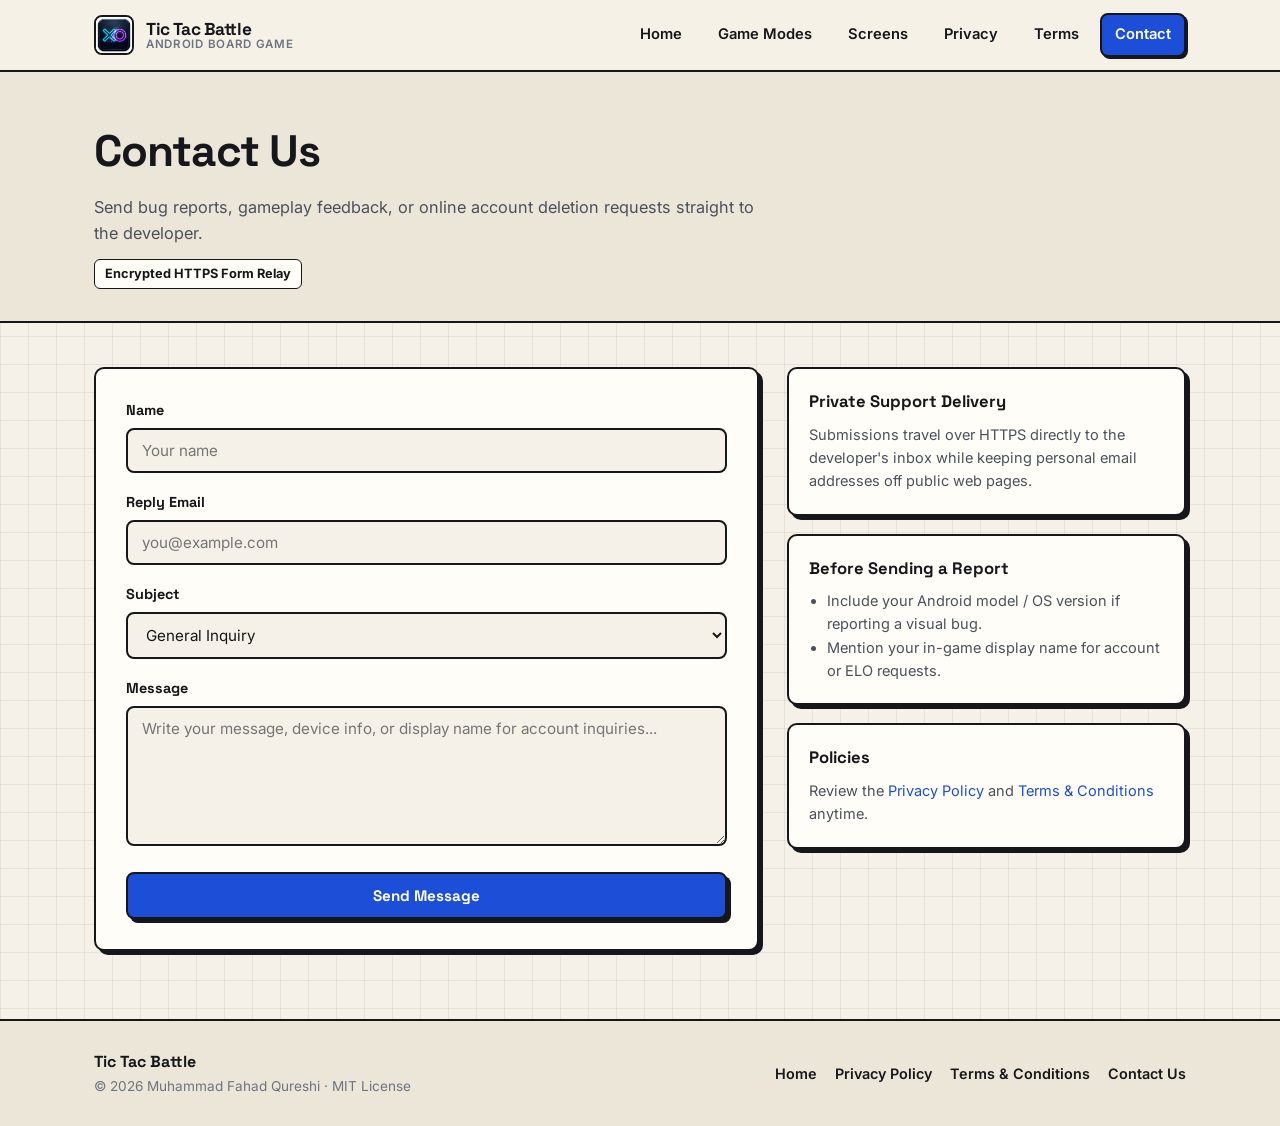
==== contact.html @ 92a1ccc6 "feat: initial Tic Tac Battle companion website" ====
<!DOCTYPE html>
<html lang="en">
<head>
  <meta charset="UTF-8" />
  <meta name="viewport" content="width=device-width, initial-scale=1.0" />
  <title>Contact Us — Tic Tac Battle</title>
  <meta name="description" content="Contact the Tic Tac Battle developer for support, bug reports, feedback, or data deletion." />
  <link rel="icon" type="image/png" href="./assets/app_icon.png" />
  <link rel="preconnect" href="https://fonts.googleapis.com" />
  <link rel="preconnect" href="https://fonts.gstatic.com" crossorigin />
  <link href="https://fonts.googleapis.com/css2?family=Inter:wght@400;500;600;700&family=Permanent+Marker&family=Space+Grotesk:wght@600;700&display=swap" rel="stylesheet" />
  <link rel="stylesheet" href="./styles.css" />
</head>
<body>
  <header class="site-header">
    <div class="container nav-inner">
      <a class="brand-link" href="index.html">
        <img class="brand-icon" src="./assets/app_icon.png" alt="Tic Tac Battle icon" />
        <span class="brand-wordmark">
          <span class="brand-name">Tic Tac Battle</span>
          <span class="brand-tag">Android Board Game</span>
        </span>
      </a>
      <button class="nav-toggle" type="button" aria-label="Toggle navigation" aria-expanded="false">&#9776;</button>
      <ul class="nav-links">
        <li><a href="index.html">Home</a></li>
        <li><a href="index.html#modes">Game Modes</a></li>
        <li><a href="index.html#screenshots">Screens</a></li>
        <li><a href="privacy.html">Privacy</a></li>
        <li><a href="terms.html">Terms</a></li>
        <li><a class="active nav-cta" href="contact.html">Contact</a></li>
      </ul>
    </div>
  </header>

  <section class="page-header">
    <div class="container">
      <h1>Contact Us</h1>
      <p>
        Send bug reports, gameplay feedback, or online account deletion requests straight to the developer.
      </p>
      <span class="page-stamp">Encrypted HTTPS Form Relay</span>
    </div>
  </section>

  <main class="doc-wrap">
    <div class="container contact-grid">
      <div class="form-panel">
        <form id="contactForm" novalidate>
          <div class="form-group">
            <label class="form-label" for="senderName">Name</label>
            <input class="form-control" id="senderName" name="name" type="text" placeholder="Your name" required />
          </div>

          <div class="form-group">
            <label class="form-label" for="senderEmail">Reply Email</label>
            <input class="form-control" id="senderEmail" name="email" type="email" placeholder="you@example.com" required />
          </div>

          <div class="form-group">
            <label class="form-label" for="topic">Subject</label>
            <select class="form-control" id="topic" name="subject" required>
              <option value="General Inquiry">General Inquiry</option>
              <option value="Bug Report">Bug Report</option>
              <option value="Account / Data Deletion">Account / Data Deletion Request</option>
              <option value="Privacy & AdMob Question">Privacy &amp; AdMob Question</option>
              <option value="Feature Feedback">Feature Feedback</option>
            </select>
          </div>

          <div class="form-group">
            <label class="form-label" for="message">Message</label>
            <textarea class="form-control" id="message" name="message" placeholder="Write your message, device info, or display name for account inquiries..." required></textarea>
          </div>

          <button class="btn btn-primary" id="submitBtn" type="submit" style="width: 100%;">
            Send Message
          </button>

          <div class="form-status" id="formStatus" role="status" aria-live="polite"></div>
        </form>
      </div>

      <aside class="aside-cards">
        <div class="aside-card">
          <h3>Private Support Delivery</h3>
          <p>
            Submissions travel over HTTPS directly to the developer&apos;s inbox while keeping personal email
            addresses off public web pages.
          </p>
        </div>

        <div class="aside-card">
          <h3>Before Sending a Report</h3>
          <ul>
            <li>Include your Android model / OS version if reporting a visual bug.</li>
            <li>Mention your in-game display name for account or ELO requests.</li>
          </ul>
        </div>

        <div class="aside-card">
          <h3>Policies</h3>
          <p>
            Review the <a href="privacy.html">Privacy Policy</a> and
            <a href="terms.html">Terms &amp; Conditions</a> anytime.
          </p>
        </div>
      </aside>
    </div>
  </main>

  <footer class="site-footer">
    <div class="container footer-inner">
      <div class="footer-brand">
        <strong>Tic Tac Battle</strong>
        <p>&copy; 2026 Muhammad Fahad Qureshi &middot; MIT License</p>
      </div>
      <nav class="footer-links" aria-label="Footer navigation">
        <a href="index.html">Home</a>
        <a href="privacy.html">Privacy Policy</a>
        <a href="terms.html">Terms &amp; Conditions</a>
        <a href="contact.html">Contact Us</a>
      </nav>
    </div>
  </footer>

  <script>
    (function () {
      var btn = document.querySelector('.nav-toggle');
      var links = document.querySelector('.nav-links');
      if (btn && links) {
        btn.addEventListener('click', function () {
          var isOpen = links.classList.toggle('open');
          btn.setAttribute('aria-expanded', isOpen ? 'true' : 'false');
        });
      }

      var form = document.getElementById('contactForm');
      var submitBtn = document.getElementById('submitBtn');
      var statusBox = document.getElementById('formStatus');
      var relayKey = 'bWZhaGFkZmFpemlpQGdtYWlsLmNvbQ==';

      function setStatus(type, text) {
        statusBox.className = 'form-status visible ' + type;
        statusBox.textContent = text;
      }

      if (window.location.protocol === 'file:') {
        setStatus('info', 'Local file preview detected. Live form delivery works once opened over HTTPS (e.g. GitHub Pages).');
      }

      form.addEventListener('submit', async function (event) {
        event.preventDefault();

        var name = document.getElementById('senderName').value.trim();
        var email = document.getElementById('senderEmail').value.trim();
        var topic = document.getElementById('topic').value;
        var message = document.getElementById('message').value.trim();

        if (!name || !email || !message) {
          setStatus('error', 'Please fill in your name, reply email, and message.');
          return;
        }

        if (!/^[^\s@]+@[^\s@]+\.[^\s@]+$/.test(email)) {
          setStatus('error', 'Please enter a valid email address so we can reply to you.');
          return;
        }

        if (window.location.protocol === 'file:') {
          setStatus('error', 'Form submission requires an HTTP/HTTPS origin (such as GitHub Pages).');
          return;
        }

        submitBtn.disabled = true;
        submitBtn.textContent = 'Sending...';
        setStatus('info', 'Sending message...');

        try {
          var destination = atob(relayKey);
          var response = await fetch('https://formsubmit.co/ajax/' + destination, {
            method: 'POST',
            headers: {
              'Content-Type': 'application/json',
              'Accept': 'application/json'
            },
            body: JSON.stringify({
              name: name,
              email: email,
              topic: topic,
              message: message,
              _subject: '[Tic Tac Battle] ' + topic + ' from ' + name,
              _template: 'table'
            })
          });

          var data = await response.json().catch(function () { return {}; });
          if (response.ok && (data.success === 'true' || data.success === true || !data.message)) {
            setStatus('success', 'Message sent. Replies will go to ' + email + '.');
            form.reset();
          } else {
            throw new Error(data.message || 'Delivery could not be completed.');
          }
        } catch (err) {
          setStatus('error', 'Unable to send right now (' + (err.message || 'Network error') + ').');
        } finally {
          submitBtn.disabled = false;
          submitBtn.textContent = 'Send Message';
        }
      });
    })();
  </script>
</body>
</html>
---- styles.css ----
/* Tic Tac Battle - Editorial Tabletop Theme */
:root {
  --paper: #F5F1E8;
  --paper-alt: #ECE6D8;
  --surface: #FFFDF8;
  --ink: #15171A;
  --ink-soft: #4A515B;
  --ink-muted: #6C7480;
  --grid-line: rgba(21, 23, 26, 0.065);
  --rule: #D6CFC0;
  --cobalt: #1D4ED8;
  --cobalt-tint: #DBEAFE;
  --vermilion: #DC2626;
  --vermilion-tint: #FEE2E2;
  --emerald: #15803D;
  --emerald-tint: #DCFCE7;
  --amber: #D97706;
  --shadow-hard: 4px 4px 0 #15171A;
  --shadow-hard-lg: 6px 6px 0 #15171A;
  --radius: 10px;
  --max-width: 1140px;
}

*,
*::before,
*::after {
  box-sizing: border-box;
  margin: 0;
  padding: 0;
}

html {
  scroll-behavior: smooth;
}

body {
  font-family: 'Inter', -apple-system, BlinkMacSystemFont, 'Segoe UI', Roboto, sans-serif;
  color: var(--ink);
  background-color: var(--paper);
  background-image:
    linear-gradient(to right, var(--grid-line) 1px, transparent 1px),
    linear-gradient(to bottom, var(--grid-line) 1px, transparent 1px);
  background-size: 28px 28px;
  line-height: 1.6;
  min-height: 100vh;
  display: flex;
  flex-direction: column;
  -webkit-font-smoothing: antialiased;
}

a {
  color: var(--cobalt);
  text-decoration: none;
}

a:hover {
  text-decoration: underline;
}

img {
  display: block;
  max-width: 100%;
}

.container {
  width: 100%;
  max-width: var(--max-width);
  margin: 0 auto;
  padding: 0 24px;
}

.display-font {
  font-family: 'Space Grotesk', 'Inter', sans-serif;
}

.marker-font {
  font-family: 'Permanent Marker', cursive, sans-serif;
}

/* Header */
.site-header {
  position: sticky;
  top: 0;
  z-index: 50;
  background: rgba(245, 241, 232, 0.96);
  border-bottom: 2px solid var(--ink);
}

.nav-inner {
  display: flex;
  align-items: center;
  justify-content: space-between;
  min-height: 70px;
  gap: 16px;
}

.brand-link {
  display: inline-flex;
  align-items: center;
  gap: 12px;
  color: var(--ink);
  text-decoration: none;
}

.brand-link:hover {
  text-decoration: none;
}

.brand-icon {
  width: 40px;
  height: 40px;
  border-radius: 8px;
  border: 2px solid var(--ink);
  object-fit: cover;
}

.brand-wordmark {
  display: flex;
  flex-direction: column;
  line-height: 1.05;
}

.brand-name {
  font-family: 'Space Grotesk', sans-serif;
  font-weight: 700;
  font-size: 1.08rem;
  letter-spacing: -0.02em;
}

.brand-tag {
  font-size: 0.72rem;
  font-weight: 600;
  color: var(--ink-muted);
  text-transform: uppercase;
  letter-spacing: 0.06em;
}

.nav-links {
  display: flex;
  align-items: center;
  gap: 6px;
  list-style: none;
}

.nav-links a {
  display: inline-block;
  padding: 8px 13px;
  border-radius: 8px;
  font-size: 0.92rem;
  font-weight: 600;
  color: var(--ink);
  text-decoration: none;
  border: 2px solid transparent;
  transition: background 0.15s ease, border-color 0.15s ease;
}

.nav-links a:hover,
.nav-links a.active {
  background: var(--surface);
  border-color: var(--ink);
  text-decoration: none;
}

.nav-links a.nav-cta {
  background: var(--cobalt);
  color: #FFFFFF;
  border-color: var(--ink);
  box-shadow: 2px 2px 0 var(--ink);
}

.nav-links a.nav-cta:hover {
  background: #1E40AF;
  color: #FFFFFF;
}

.nav-toggle {
  display: none;
  width: 42px;
  height: 42px;
  border-radius: 8px;
  border: 2px solid var(--ink);
  background: var(--surface);
  color: var(--ink);
  font-size: 1.2rem;
  font-weight: 700;
  cursor: pointer;
  align-items: center;
  justify-content: center;
}

/* Buttons */
.btn {
  display: inline-flex;
  align-items: center;
  justify-content: center;
  gap: 8px;
  padding: 12px 22px;
  border-radius: 8px;
  border: 2px solid var(--ink);
  font-family: 'Space Grotesk', sans-serif;
  font-weight: 700;
  font-size: 0.95rem;
  cursor: pointer;
  text-decoration: none;
  box-shadow: var(--shadow-hard);
  transition: transform 0.12s ease, box-shadow 0.12s ease, background 0.15s ease;
}

.btn:hover {
  text-decoration: none;
  transform: translate(-1px, -1px);
  box-shadow: 5px 5px 0 var(--ink);
}

.btn:active {
  transform: translate(2px, 2px);
  box-shadow: 2px 2px 0 var(--ink);
}

.btn-primary {
  background: var(--cobalt);
  color: #FFFFFF;
}

.btn-primary:hover {
  background: #1E40AF;
  color: #FFFFFF;
}

.btn-secondary {
  background: var(--surface);
  color: var(--ink);
}

.btn-secondary:hover {
  background: var(--paper-alt);
  color: var(--ink);
}

/* Hero Section */
.hero {
  padding: 56px 0 44px;
  border-bottom: 2px solid var(--ink);
}

.hero-grid {
  display: grid;
  grid-template-columns: 1.15fr 0.85fr;
  gap: 44px;
  align-items: center;
}

.eyebrow {
  display: inline-flex;
  align-items: center;
  gap: 8px;
  font-size: 0.82rem;
  font-weight: 700;
  text-transform: uppercase;
  letter-spacing: 0.08em;
  color: var(--ink-soft);
  margin-bottom: 14px;
}

.eyebrow-x {
  color: var(--cobalt);
  font-family: 'Permanent Marker', cursive;
  font-size: 1rem;
}

.eyebrow-o {
  color: var(--vermilion);
  font-family: 'Permanent Marker', cursive;
  font-size: 1rem;
}

.hero-title {
  font-family: 'Space Grotesk', sans-serif;
  font-size: clamp(2.35rem, 4.8vw, 3.6rem);
  line-height: 1.05;
  letter-spacing: -0.03em;
  margin-bottom: 18px;
}

.hero-title .mark-x {
  color: var(--cobalt);
}

.hero-title .mark-o {
  color: var(--vermilion);
}

.hero-copy {
  font-size: 1.07rem;
  color: var(--ink-soft);
  max-width: 540px;
  margin-bottom: 26px;
}

.hero-actions {
  display: flex;
  flex-wrap: wrap;
  gap: 14px;
  margin-bottom: 28px;
}

.hero-facts {
  display: flex;
  flex-wrap: wrap;
  gap: 18px;
  padding-top: 18px;
  border-top: 1.5px solid var(--rule);
  font-size: 0.88rem;
  color: var(--ink-soft);
}

.hero-facts span strong {
  color: var(--ink);
}

/* Playable Mini Board */
.board-card {
  background: var(--surface);
  border: 2px solid var(--ink);
  border-radius: var(--radius);
  box-shadow: var(--shadow-hard-lg);
  padding: 20px;
}

.board-top {
  display: flex;
  align-items: center;
  justify-content: space-between;
  margin-bottom: 14px;
  gap: 10px;
}

.board-title {
  font-family: 'Space Grotesk', sans-serif;
  font-weight: 700;
  font-size: 0.96rem;
}

.board-status {
  font-size: 0.84rem;
  font-weight: 700;
  padding: 4px 10px;
  border-radius: 6px;
  border: 1.5px solid var(--ink);
  background: var(--paper-alt);
}

.board-status.win {
  background: var(--emerald-tint);
  color: var(--emerald);
}

.mini-board {
  display: grid;
  grid-template-columns: repeat(3, 1fr);
  gap: 10px;
}

.cell-btn {
  aspect-ratio: 1 / 1;
  background: var(--paper);
  border: 2px solid var(--ink);
  border-radius: 8px;
  font-family: 'Permanent Marker', cursive;
  font-size: 2.35rem;
  line-height: 1;
  cursor: pointer;
  display: flex;
  align-items: center;
  justify-content: center;
  transition: background 0.14s ease, transform 0.1s ease;
}

.cell-btn:hover:not(:disabled) {
  background: #EAE4D5;
  transform: translateY(-1px);
}

.cell-btn:disabled {
  cursor: default;
}

.cell-btn.x {
  color: var(--cobalt);
  background: var(--cobalt-tint);
}

.cell-btn.o {
  color: var(--vermilion);
  background: var(--vermilion-tint);
}

.cell-btn.winner {
  outline: 3px solid var(--emerald);
  outline-offset: -3px;
}

.board-footer {
  margin-top: 14px;
  display: flex;
  align-items: center;
  justify-content: space-between;
  gap: 12px;
  font-size: 0.82rem;
  color: var(--ink-muted);
}

.reset-link {
  background: none;
  border: 1.5px solid var(--ink);
  border-radius: 6px;
  padding: 5px 11px;
  font-weight: 700;
  font-size: 0.82rem;
  color: var(--ink);
  cursor: pointer;
  background: var(--paper);
}

.reset-link:hover {
  background: var(--paper-alt);
}

/* Feature Graphic Banner Strip */
.banner-band {
  padding: 44px 0;
  background: var(--paper-alt);
  border-bottom: 2px solid var(--ink);
}

.banner-layout {
  display: grid;
  grid-template-columns: 1.35fr 0.65fr;
  gap: 28px;
  align-items: stretch;
}

.graphic-frame {
  background: var(--ink);
  border: 2px solid var(--ink);
  border-radius: var(--radius);
  overflow: hidden;
  box-shadow: var(--shadow-hard);
}

.graphic-frame img {
  width: 100%;
  height: 100%;
  object-fit: cover;
}

.spec-ledger {
  background: var(--surface);
  border: 2px solid var(--ink);
  border-radius: var(--radius);
  box-shadow: var(--shadow-hard);
  padding: 22px;
  display: flex;
  flex-direction: column;
  justify-content: space-between;
}

.spec-ledger h2 {
  font-family: 'Space Grotesk', sans-serif;
  font-size: 1.15rem;
  margin-bottom: 14px;
}

.spec-row {
  display: flex;
  justify-content: space-between;
  gap: 12px;
  padding: 9px 0;
  border-top: 1px solid var(--rule);
  font-size: 0.9rem;
}

.spec-row span:first-child {
  color: var(--ink-muted);
  font-weight: 600;
}

.spec-row span:last-child {
  font-weight: 700;
  text-align: right;
}

/* Sections */
.section {
  padding: 60px 0;
  border-bottom: 2px solid var(--ink);
}

.section-alt {
  background: var(--surface);
}

.section-head {
  display: flex;
  align-items: flex-end;
  justify-content: space-between;
  gap: 24px;
  margin-bottom: 34px;
  flex-wrap: wrap;
}

.section-head h2 {
  font-family: 'Space Grotesk', sans-serif;
  font-size: clamp(1.75rem, 3.2vw, 2.3rem);
  letter-spacing: -0.02em;
  line-height: 1.12;
}

.section-head p {
  color: var(--ink-soft);
  max-width: 460px;
  font-size: 0.98rem;
}

/* Modes Ledger Grid */
.modes-grid {
  display: grid;
  grid-template-columns: repeat(2, minmax(0, 1fr));
  gap: 20px;
}

.mode-card {
  background: var(--surface);
  border: 2px solid var(--ink);
  border-radius: var(--radius);
  padding: 24px;
  box-shadow: var(--shadow-hard);
  display: flex;
  gap: 18px;
  align-items: flex-start;
}

.mode-num {
  flex-shrink: 0;
  width: 42px;
  height: 42px;
  border-radius: 8px;
  border: 2px solid var(--ink);
  display: flex;
  align-items: center;
  justify-content: center;
  font-family: 'Space Grotesk', sans-serif;
  font-weight: 700;
  font-size: 0.95rem;
}

.mode-num.x-bg {
  background: var(--cobalt-tint);
  color: var(--cobalt);
}

.mode-num.o-bg {
  background: var(--vermilion-tint);
  color: var(--vermilion);
}

.mode-num.g-bg {
  background: var(--emerald-tint);
  color: var(--emerald);
}

.mode-num.a-bg {
  background: #FEF3C7;
  color: #B45309;
}

.mode-card h3 {
  font-family: 'Space Grotesk', sans-serif;
  font-size: 1.14rem;
  margin-bottom: 6px;
}

.mode-card p {
  font-size: 0.94rem;
  color: var(--ink-soft);
}

/* Screenshots Gallery */
.screens-grid {
  display: grid;
  grid-template-columns: repeat(4, minmax(0, 1fr));
  gap: 20px;
}

.screen-card {
  background: var(--paper);
  border: 2px solid var(--ink);
  border-radius: var(--radius);
  padding: 12px;
  box-shadow: var(--shadow-hard);
}

.screen-card img {
  width: 100%;
  aspect-ratio: 9 / 16;
  object-fit: cover;
  border-radius: 6px;
  border: 1.5px solid var(--ink);
}

.screen-meta {
  margin-top: 12px;
  display: flex;
  align-items: baseline;
  justify-content: space-between;
  gap: 8px;
}

.screen-meta strong {
  font-family: 'Space Grotesk', sans-serif;
  font-size: 0.96rem;
}

.screen-meta span {
  font-size: 0.78rem;
  font-weight: 700;
  color: var(--ink-muted);
}

.screen-desc {
  margin-top: 4px;
  font-size: 0.85rem;
  color: var(--ink-soft);
}

/* Support Callout Band */
.support-strip {
  padding: 46px 0;
}

.support-box {
  background: var(--surface);
  border: 2px solid var(--ink);
  border-radius: var(--radius);
  box-shadow: var(--shadow-hard-lg);
  padding: 32px;
  display: flex;
  align-items: center;
  justify-content: space-between;
  gap: 24px;
  flex-wrap: wrap;
}

.support-box h2 {
  font-family: 'Space Grotesk', sans-serif;
  font-size: 1.55rem;
  margin-bottom: 6px;
}

.support-box p {
  color: var(--ink-soft);
  max-width: 580px;
}

/* Subpages (Privacy, Terms, Contact) */
.page-header {
  padding: 44px 0 32px;
  background: var(--paper-alt);
  border-bottom: 2px solid var(--ink);
}

.page-header h1 {
  font-family: 'Space Grotesk', sans-serif;
  font-size: clamp(1.95rem, 3.8vw, 2.75rem);
  letter-spacing: -0.02em;
  margin-bottom: 8px;
}

.page-header p {
  color: var(--ink-soft);
  max-width: 680px;
  font-size: 1.02rem;
}

.page-stamp {
  display: inline-block;
  margin-top: 12px;
  padding: 4px 10px;
  border: 1.5px solid var(--ink);
  border-radius: 6px;
  background: var(--surface);
  font-size: 0.8rem;
  font-weight: 700;
}

.doc-wrap {
  padding: 44px 0 68px;
  flex: 1;
}

.doc-article {
  background: var(--surface);
  border: 2px solid var(--ink);
  border-radius: var(--radius);
  box-shadow: var(--shadow-hard);
  padding: 36px 40px;
  max-width: 880px;
  margin: 0 auto;
}

.doc-article h2 {
  font-family: 'Space Grotesk', sans-serif;
  font-size: 1.26rem;
  margin-top: 28px;
  margin-bottom: 10px;
  padding-bottom: 6px;
  border-bottom: 1.5px solid var(--rule);
}

.doc-article h2:first-child {
  margin-top: 0;
}

.doc-article p,
.doc-article li {
  color: var(--ink-soft);
  font-size: 0.97rem;
}

.doc-article p + p {
  margin-top: 10px;
}

.doc-article ul {
  margin: 10px 0 14px 20px;
}

.doc-article li + li {
  margin-top: 6px;
}

.doc-note {
  margin-top: 24px;
  padding: 16px 18px;
  border: 2px solid var(--ink);
  border-left-width: 6px;
  border-left-color: var(--cobalt);
  border-radius: 8px;
  background: var(--paper);
  font-size: 0.94rem;
  color: var(--ink-soft);
}

/* Contact Page */
.contact-grid {
  display: grid;
  grid-template-columns: 1.25fr 0.75fr;
  gap: 28px;
  align-items: start;
}

.form-panel {
  background: var(--surface);
  border: 2px solid var(--ink);
  border-radius: var(--radius);
  box-shadow: var(--shadow-hard);
  padding: 30px;
}

.form-group {
  margin-bottom: 18px;
}

.form-label {
  display: block;
  font-family: 'Space Grotesk', sans-serif;
  font-weight: 700;
  font-size: 0.9rem;
  margin-bottom: 6px;
}

.form-control {
  width: 100%;
  padding: 11px 14px;
  border: 2px solid var(--ink);
  border-radius: 8px;
  background: var(--paper);
  color: var(--ink);
  font-family: inherit;
  font-size: 0.95rem;
}

.form-control:focus {
  outline: none;
  background: #FFFFFF;
  box-shadow: 0 0 0 3px var(--cobalt-tint);
}

textarea.form-control {
  min-height: 140px;
  resize: vertical;
}

.form-status {
  display: none;
  margin-top: 16px;
  padding: 12px 14px;
  border-radius: 8px;
  border: 2px solid var(--ink);
  font-size: 0.92rem;
  font-weight: 600;
}

.form-status.visible {
  display: block;
}

.form-status.success {
  background: var(--emerald-tint);
  color: #14532D;
}

.form-status.error {
  background: var(--vermilion-tint);
  color: #7F1D1D;
}

.form-status.info {
  background: var(--cobalt-tint);
  color: #1E3A8A;
}

.aside-cards {
  display: flex;
  flex-direction: column;
  gap: 18px;
}

.aside-card {
  background: var(--surface);
  border: 2px solid var(--ink);
  border-radius: var(--radius);
  box-shadow: var(--shadow-hard);
  padding: 20px;
}

.aside-card h3 {
  font-family: 'Space Grotesk', sans-serif;
  font-size: 1.04rem;
  margin-bottom: 8px;
}

.aside-card p,
.aside-card li {
  font-size: 0.91rem;
  color: var(--ink-soft);
}

.aside-card ul {
  margin: 8px 0 0 18px;
}

/* Footer */
.site-footer {
  margin-top: auto;
  background: var(--paper-alt);
  border-top: 2px solid var(--ink);
  padding: 28px 0;
}

.footer-inner {
  display: flex;
  flex-wrap: wrap;
  align-items: center;
  justify-content: space-between;
  gap: 16px;
}

.footer-brand strong {
  font-family: 'Space Grotesk', sans-serif;
  font-size: 1rem;
}

.footer-brand p {
  font-size: 0.85rem;
  color: var(--ink-muted);
  margin-top: 2px;
}

.footer-links {
  display: flex;
  flex-wrap: wrap;
  gap: 18px;
}

.footer-links a {
  font-size: 0.9rem;
  font-weight: 600;
  color: var(--ink);
}

/* Responsive */
@media (max-width: 960px) {
  .hero-grid,
  .banner-layout,
  .contact-grid {
    grid-template-columns: 1fr;
  }

  .screens-grid {
    grid-template-columns: repeat(2, minmax(0, 1fr));
  }
}

@media (max-width: 720px) {
  .nav-toggle {
    display: inline-flex;
  }

  .nav-links {
    display: none;
    position: absolute;
    top: 70px;
    left: 0;
    right: 0;
    background: var(--paper);
    border-bottom: 2px solid var(--ink);
    flex-direction: column;
    align-items: stretch;
    padding: 14px 24px 18px;
    gap: 8px;
  }

  .nav-links.open {
    display: flex;
  }

  .modes-grid,
  .screens-grid {
    grid-template-columns: 1fr;
  }

  .doc-article,
  .form-panel {
    padding: 24px 20px;
  }
}
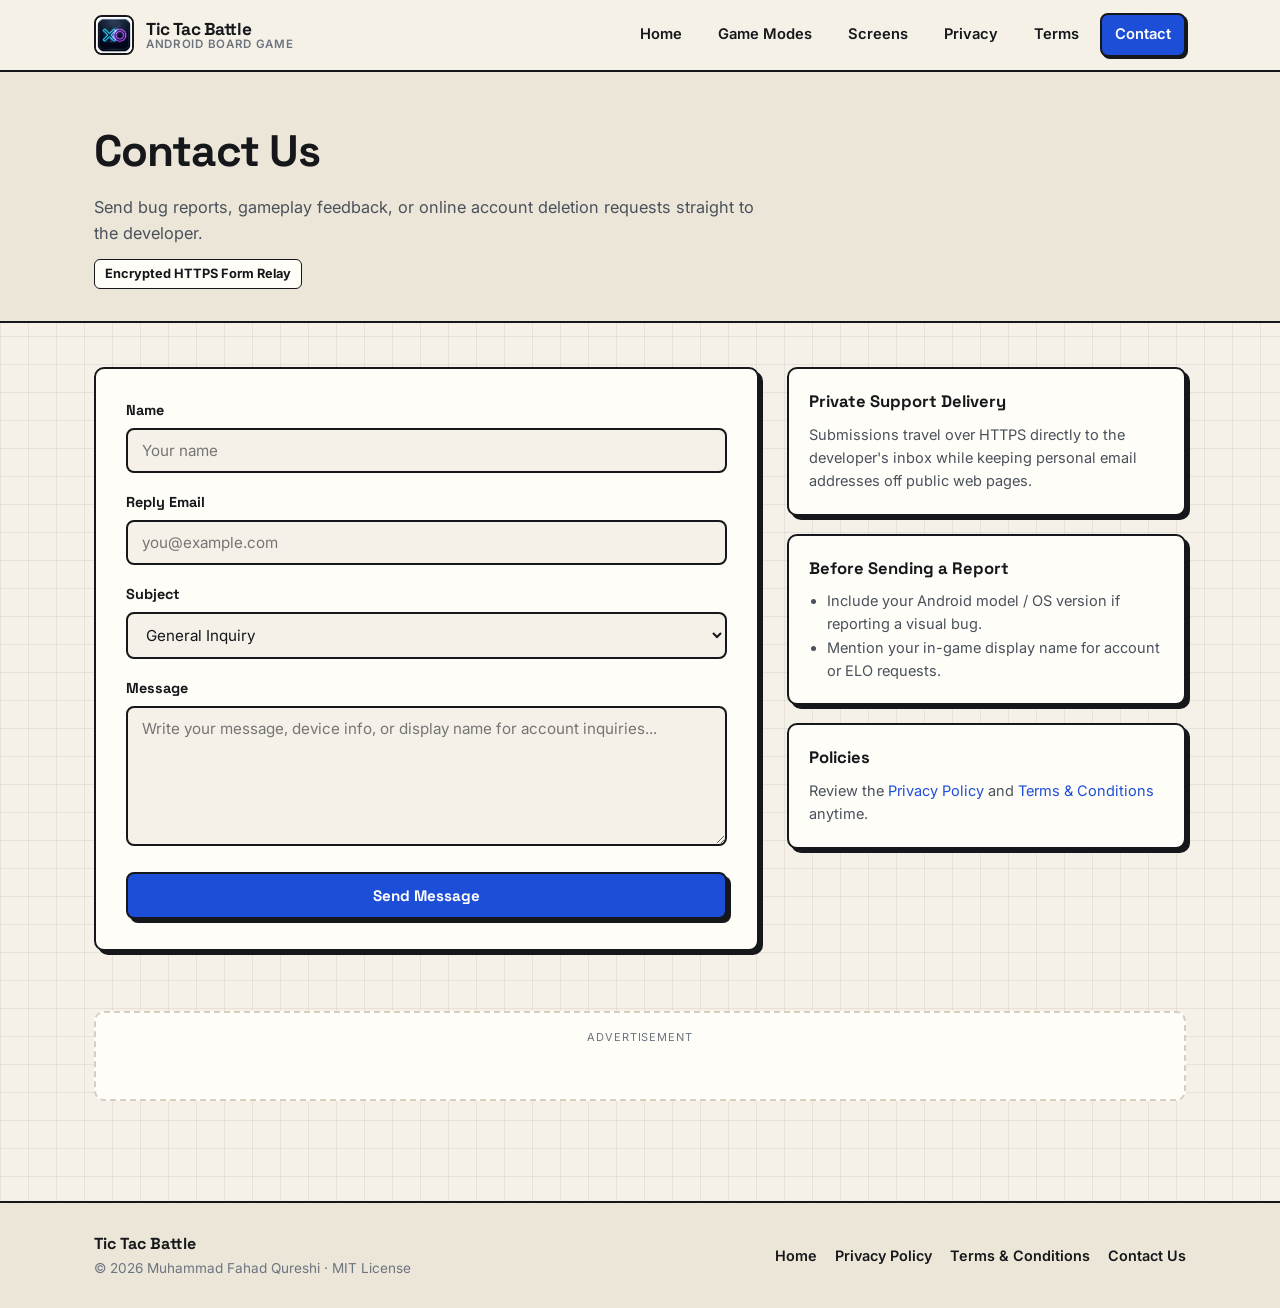
==== commit 16042462: "feat: integrate Google AdSense ads, ads.txt, and responsive banners" ====
--- a/contact.html
+++ b/contact.html
@@ -10,6 +10,8 @@
   <link rel="preconnect" href="https://fonts.gstatic.com" crossorigin />
   <link href="https://fonts.googleapis.com/css2?family=Inter:wght@400;500;600;700&family=Permanent+Marker&family=Space+Grotesk:wght@600;700&display=swap" rel="stylesheet" />
   <link rel="stylesheet" href="./styles.css" />
+  <!-- Google AdSense -->
+  <script async src="https://pagead2.googlesyndication.com/pagead/js/adsbygoogle.js?client=ca-pub-8814260653330173" crossorigin="anonymous"></script>
 </head>
 <body>
   <header class="site-header">
@@ -106,6 +108,20 @@
           </p>
         </div>
       </aside>
+
+      <!-- Google AdSense Unit -->
+      <div class="ad-container" style="grid-column: 1 / -1; width: 100%;">
+        <div class="ad-label">Advertisement</div>
+        <ins class="adsbygoogle"
+             style="display:block"
+             data-ad-client="ca-pub-8814260653330173"
+             data-ad-slot="5909454641"
+             data-ad-format="auto"
+             data-full-width-responsive="true"></ins>
+        <script>
+             (adsbygoogle = window.adsbygoogle || []).push({});
+        </script>
+      </div>
     </div>
   </main>
 
--- a/styles.css
+++ b/styles.css
@@ -945,3 +945,21 @@
     padding: 24px 20px;
   }
 }
+
+/* AdSense Banners */
+.ad-container {
+  margin: 32px auto;
+  padding: 16px;
+  background: var(--surface);
+  border: 2px dashed var(--rule);
+  border-radius: var(--radius);
+  text-align: center;
+  min-height: 90px;
+}
+.ad-label {
+  font-size: 11px;
+  text-transform: uppercase;
+  letter-spacing: 0.08em;
+  color: var(--ink-muted);
+  margin-bottom: 8px;
+}
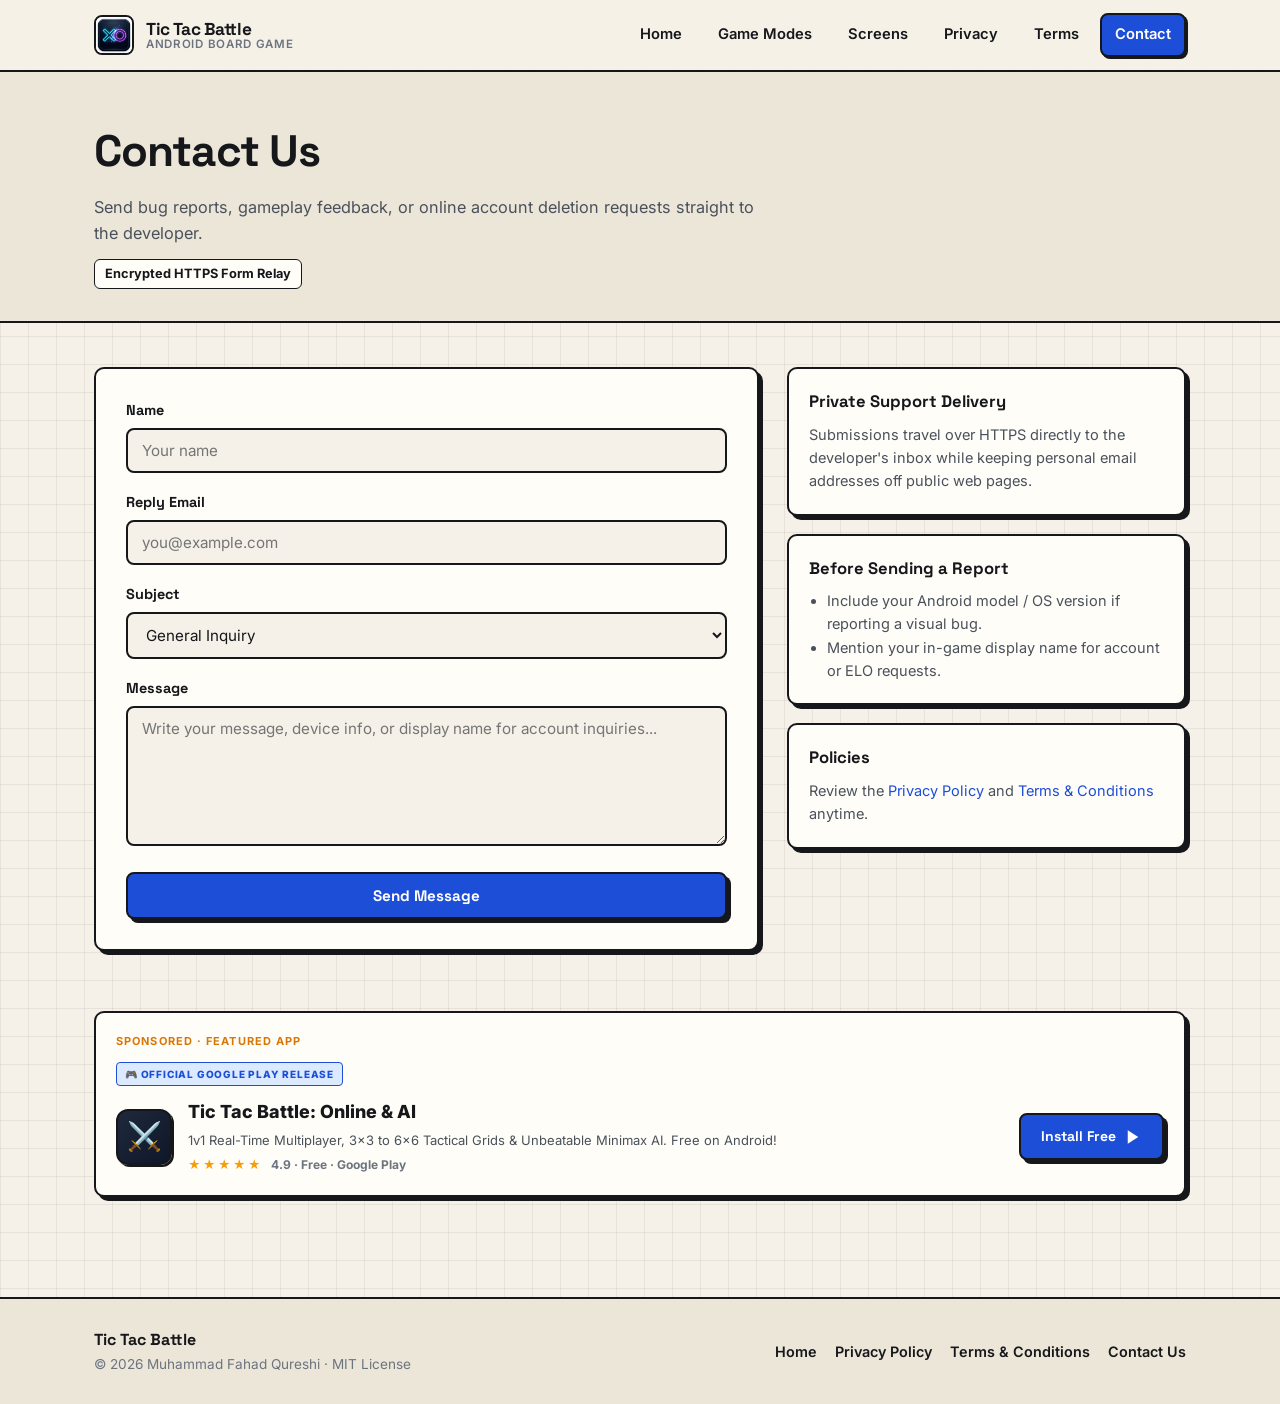
==== commit a5a6ed79: "feat: add engaging sponsored app showcase ad banners to home and contact pages" ====
--- a/contact.html
+++ b/contact.html
@@ -109,17 +109,37 @@
         </div>
       </aside>
 
-      <!-- Google AdSense Unit -->
+      <!-- Sponsored / App Showcase Ad Unit -->
       <div class="ad-container" style="grid-column: 1 / -1; width: 100%;">
-        <div class="ad-label">Advertisement</div>
+        <div class="ad-label">Sponsored &middot; Featured App</div>
+        <div class="house-ad-card">
+          <div class="house-ad-badge">🎮 OFFICIAL GOOGLE PLAY RELEASE</div>
+          <div class="house-ad-body">
+            <div class="house-ad-icon">⚔️</div>
+            <div class="house-ad-info">
+              <h3 class="house-ad-title">Tic Tac Battle: Online &amp; AI</h3>
+              <p class="house-ad-desc">1v1 Real-Time Multiplayer, 3x3 to 6x6 Tactical Grids &amp; Unbeatable Minimax AI. Free on Android!</p>
+              <div class="house-ad-rating">
+                <span class="stars">★★★★★</span>
+                <span class="rating-text">4.9 &middot; Free &middot; Google Play</span>
+              </div>
+            </div>
+            <a href="https://play.google.com/store/apps/details?id=com.tictactoe.battle" class="btn btn-primary house-ad-btn" target="_blank" rel="noopener">
+              <span>Install Free</span>
+              <svg width="18" height="18" viewBox="0 0 24 24" fill="currentColor"><path d="M5 3l14 9-14 9V3z"/></svg>
+            </a>
+          </div>
+        </div>
+        <!-- Google AdSense Container (Auto-loads when AdSense for Content is approved) -->
         <ins class="adsbygoogle"
-             style="display:block"
+             style="display:none"
              data-ad-client="ca-pub-8814260653330173"
-             data-ad-slot="5909454641"
              data-ad-format="auto"
              data-full-width-responsive="true"></ins>
         <script>
-             (adsbygoogle = window.adsbygoogle || []).push({});
+          try {
+            (adsbygoogle = window.adsbygoogle || []).push({});
+          } catch(e) {}
         </script>
       </div>
     </div>
--- a/styles.css
+++ b/styles.css
@@ -946,20 +946,111 @@
   }
 }
 
-/* AdSense Banners */
+/* AdSense Banners & Sponsored Showcase */
 .ad-container {
   margin: 32px auto;
-  padding: 16px;
-  background: var(--surface);
-  border: 2px dashed var(--rule);
+  padding: 20px;
+  background: var(--surface);
+  border: 2px solid var(--ink);
   border-radius: var(--radius);
-  text-align: center;
-  min-height: 90px;
+  text-align: left;
+  box-shadow: var(--shadow-hard);
+  position: relative;
+  overflow: hidden;
 }
 .ad-label {
   font-size: 11px;
+  font-weight: 700;
   text-transform: uppercase;
+  letter-spacing: 0.1em;
+  color: var(--amber);
+  margin-bottom: 12px;
+  display: flex;
+  align-items: center;
+  gap: 6px;
+}
+.house-ad-card {
+  display: flex;
+  flex-direction: column;
+  gap: 12px;
+}
+.house-ad-badge {
+  display: inline-block;
+  align-self: flex-start;
+  font-size: 10px;
+  font-weight: 800;
   letter-spacing: 0.08em;
+  padding: 3px 8px;
+  background: var(--cobalt-tint);
+  color: var(--cobalt);
+  border: 1px solid var(--cobalt);
+  border-radius: 4px;
+}
+.house-ad-body {
+  display: flex;
+  align-items: center;
+  gap: 16px;
+  flex-wrap: wrap;
+}
+.house-ad-icon {
+  width: 56px;
+  height: 56px;
+  border-radius: 12px;
+  background: linear-gradient(135deg, #1e293b, #0f172a);
+  display: flex;
+  align-items: center;
+  justify-content: center;
+  font-size: 28px;
+  border: 2px solid var(--ink);
+  box-shadow: 2px 2px 0 var(--ink);
+  flex-shrink: 0;
+}
+.house-ad-info {
+  flex: 1;
+  min-width: 240px;
+}
+.house-ad-title {
+  font-size: 18px;
+  font-weight: 800;
+  color: var(--ink);
+  margin-bottom: 4px;
+}
+.house-ad-desc {
+  font-size: 13px;
+  color: var(--ink-soft);
+  line-height: 1.4;
+  margin-bottom: 6px;
+}
+.house-ad-rating {
+  display: flex;
+  align-items: center;
+  gap: 8px;
+  font-size: 12px;
+  font-weight: 700;
+}
+.house-ad-rating .stars {
+  color: #f59e0b;
+  letter-spacing: 2px;
+}
+.house-ad-rating .rating-text {
   color: var(--ink-muted);
-  margin-bottom: 8px;
-}
+}
+.house-ad-btn {
+  display: inline-flex;
+  align-items: center;
+  gap: 8px;
+  padding: 10px 20px;
+  font-size: 14px;
+  font-weight: 700;
+  white-space: nowrap;
+}
+@media (max-width: 640px) {
+  .house-ad-body {
+    flex-direction: column;
+    align-items: flex-start;
+  }
+  .house-ad-btn {
+    width: 100%;
+    justify-content: center;
+  }
+}
